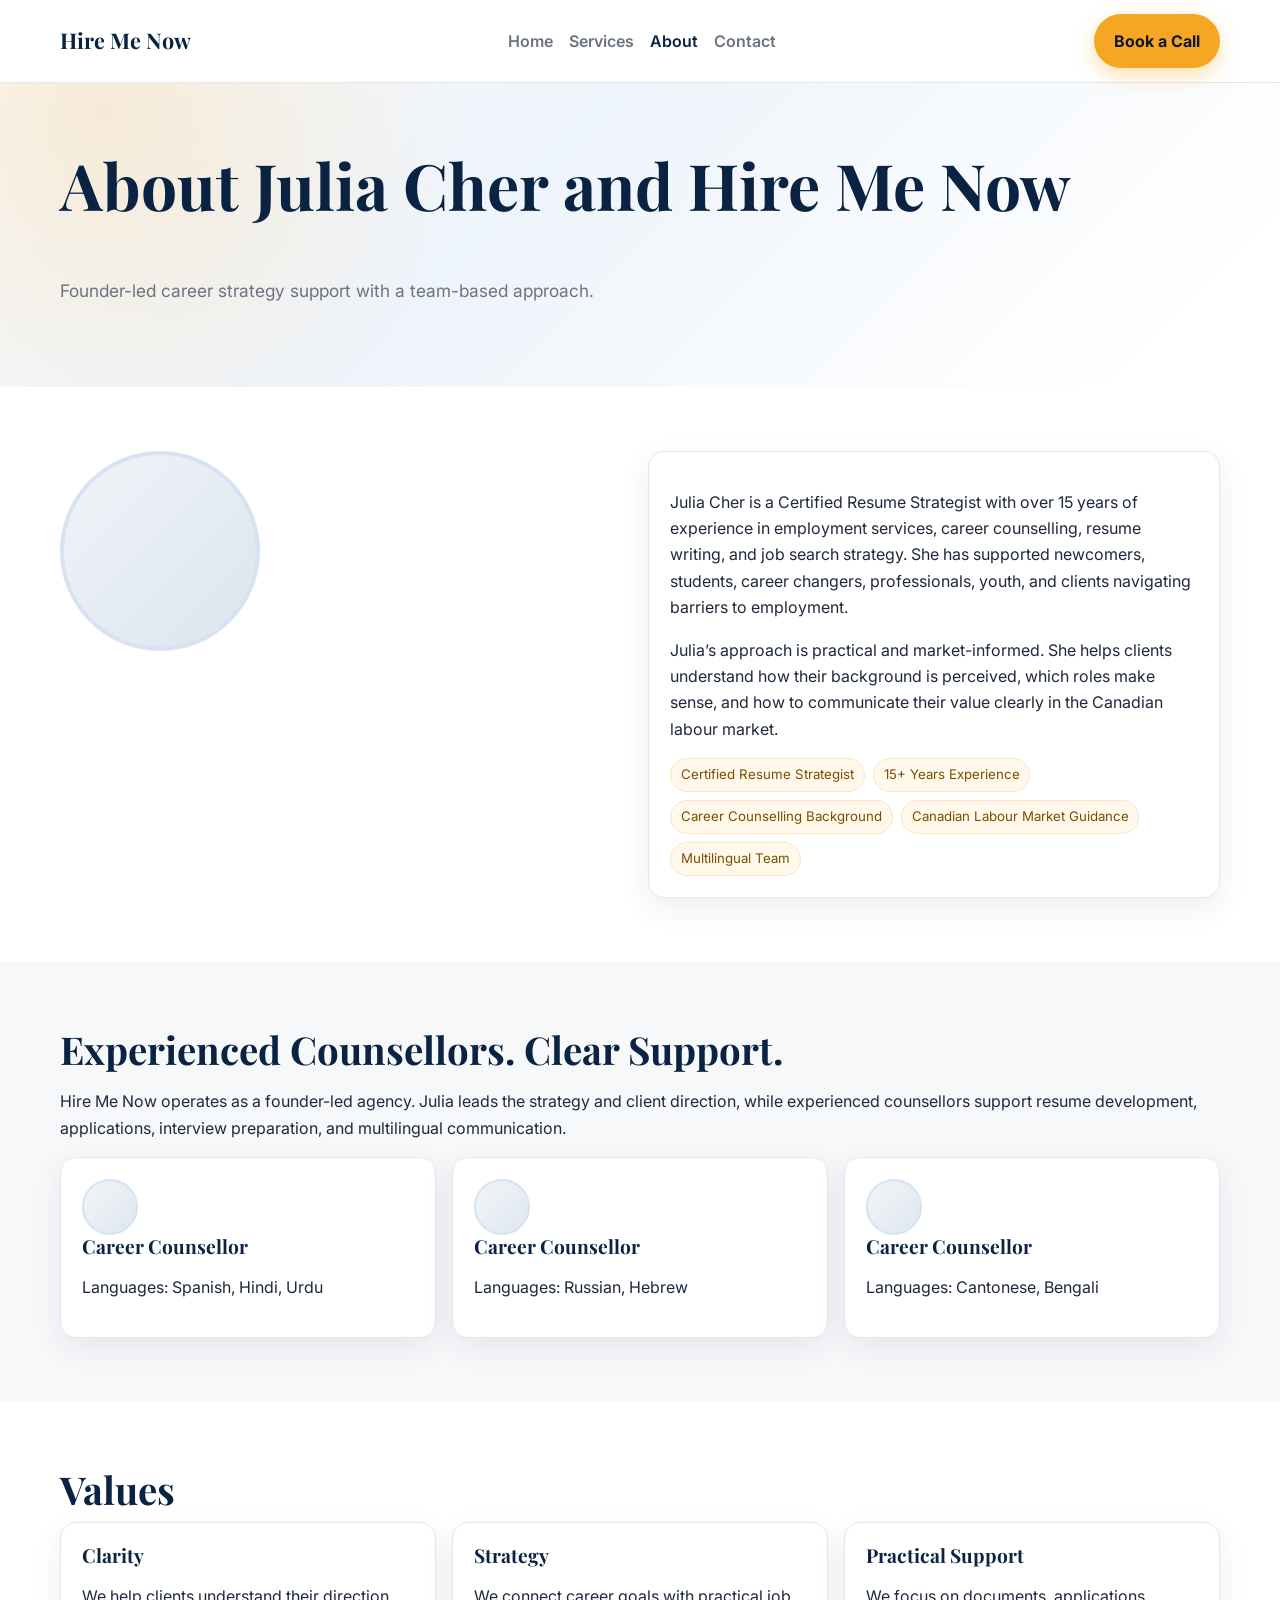
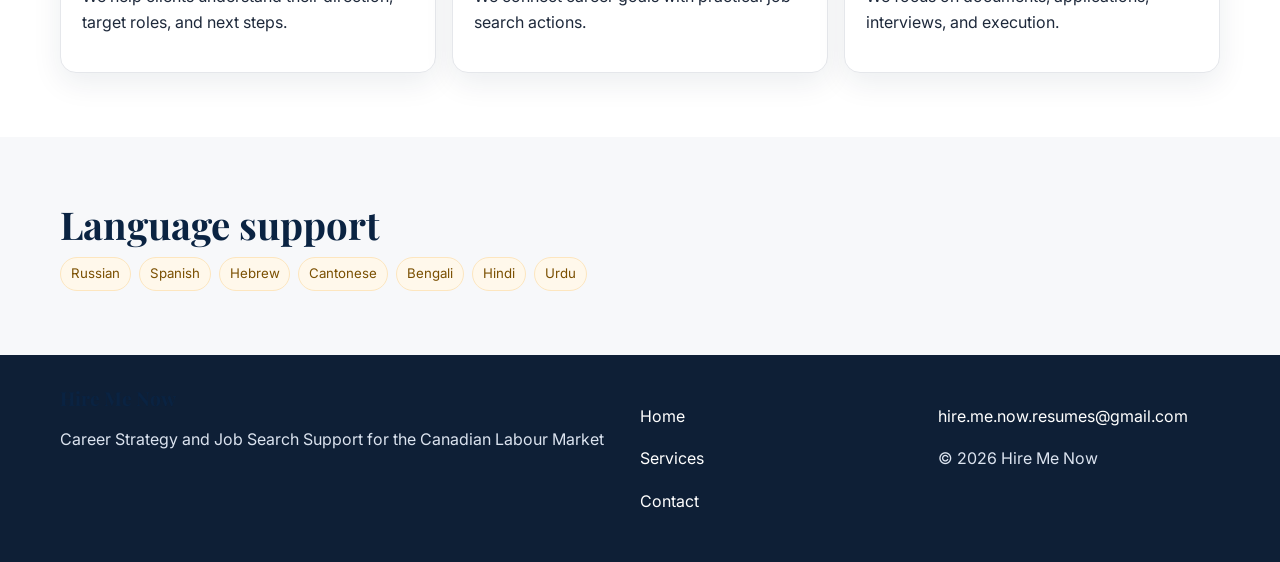
==== about.html @ f34a2ce0 "Redesign site with premium founder-led content and complete SEO structure" ====
<!doctype html>
<html lang="en"><head><meta charset="utf-8" /><meta name="viewport" content="width=device-width, initial-scale=1" />
<title>About Julia Cher | Certified Resume Strategist | Hire Me Now</title>
<meta name="description" content="Meet Julia Cher, Certified Resume Strategist and founder of Hire Me Now, offering Canadian career strategy and job search support." />
<meta name="robots" content="index, follow" /><meta property="og:title" content="About Julia Cher | Certified Resume Strategist | Hire Me Now" />
<meta property="og:description" content="Founder-led Canadian career strategy support with multilingual counsellor team support." /><meta property="og:type" content="website" />
<meta property="og:url" content="https://juliarus768-cyber.github.io/hmn-careers-site/about.html" /><meta property="og:image" content="https://juliarus768-cyber.github.io/hmn-careers-site/og-image-placeholder.jpg" />
<link rel="canonical" href="about.html" />
<link rel="preconnect" href="https://fonts.googleapis.com" /><link rel="preconnect" href="https://fonts.gstatic.com" crossorigin />
<link href="https://fonts.googleapis.com/css2?family=Inter:wght@400;500;600;700;800&family=Playfair+Display:wght@600;700&display=swap" rel="stylesheet" />
<link rel="stylesheet" href="https://cdnjs.cloudflare.com/ajax/libs/font-awesome/6.5.2/css/all.min.css" integrity="sha512-SnH5WK+bZxgPHs44uWix+LLJAJ9/2PkPKZ5QiAj6Ta86w+fsb2TkR4j8yYko7J0z6qf4vWm2fVYB8gN3x0PzYQ==" crossorigin="anonymous" referrerpolicy="no-referrer" />
<link rel="stylesheet" href="styles.css" />
<script type="application/ld+json">{"@context":"https://schema.org","@type":"BreadcrumbList","itemListElement":[{"@type":"ListItem","position":1,"name":"Home","item":"https://juliarus768-cyber.github.io/hmn-careers-site/index.html"},{"@type":"ListItem","position":2,"name":"About","item":"https://juliarus768-cyber.github.io/hmn-careers-site/about.html"}]}</script>
</head><body>
<header class="site-header"><div class="container nav-wrap" id="topNav"><a class="logo" href="index.html">Hire Me Now</a><button class="nav-toggle" id="navToggle"><i class="fa-solid fa-bars"></i></button><nav class="nav-center"><a href="index.html">Home</a><a href="services.html">Services</a><a href="about.html" aria-current="page">About</a><a href="contact.html">Contact</a></nav><a class="btn btn-primary nav-cta" href="contact.html">Book a Call</a></div></header>
<main>
<section class="hero section"><div class="container"><h1>About Julia Cher and Hire Me Now</h1><p class="lead">Founder-led career strategy support with a team-based approach.</p></div></section>
<section class="section"><div class="container grid grid-2"><div class="avatar-xl" role="img" aria-label="Julia Cher photo placeholder"></div><article class="card"><p>Julia Cher is a Certified Resume Strategist with over 15 years of experience in employment services, career counselling, resume writing, and job search strategy. She has supported newcomers, students, career changers, professionals, youth, and clients navigating barriers to employment.</p><p>Julia’s approach is practical and market-informed. She helps clients understand how their background is perceived, which roles make sense, and how to communicate their value clearly in the Canadian labour market.</p><div class="badges"><span class="badge">Certified Resume Strategist</span><span class="badge">15+ Years Experience</span><span class="badge">Career Counselling Background</span><span class="badge">Canadian Labour Market Guidance</span><span class="badge">Multilingual Team</span></div></article></div></section>
<section class="section section-soft"><div class="container"><h2>Experienced Counsellors. Clear Support.</h2><p>Hire Me Now operates as a founder-led agency. Julia leads the strategy and client direction, while experienced counsellors support resume development, applications, interview preparation, and multilingual communication.</p><div class="grid grid-3"><article class="card"><div class="avatar" role="img" aria-label="Team placeholder"></div><h3>Career Counsellor</h3><p>Languages: Spanish, Hindi, Urdu</p></article><article class="card"><div class="avatar" role="img" aria-label="Team placeholder"></div><h3>Career Counsellor</h3><p>Languages: Russian, Hebrew</p></article><article class="card"><div class="avatar" role="img" aria-label="Team placeholder"></div><h3>Career Counsellor</h3><p>Languages: Cantonese, Bengali</p></article></div></div></section>
<section class="section"><div class="container"><h2>Values</h2><div class="grid grid-3"><article class="card"><h3>Clarity</h3><p>We help clients understand their direction, target roles, and next steps.</p></article><article class="card"><h3>Strategy</h3><p>We connect career goals with practical job search actions.</p></article><article class="card"><h3>Practical Support</h3><p>We focus on documents, applications, interviews, and execution.</p></article></div></div></section>
<section class="section section-soft"><div class="container"><h2>Language support</h2><div class="lang-badges"><span class="badge">Russian</span><span class="badge">Spanish</span><span class="badge">Hebrew</span><span class="badge">Cantonese</span><span class="badge">Bengali</span><span class="badge">Hindi</span><span class="badge">Urdu</span></div></div></section>
</main>
<footer class="footer"><div class="container footer-grid"><section><h3>Hire Me Now</h3><p>Career Strategy and Job Search Support for the Canadian Labour Market</p></section><section><p><a href="index.html">Home</a></p><p><a href="services.html">Services</a></p><p><a href="contact.html">Contact</a></p></section><section><p><a href="mailto:hire.me.now.resumes@gmail.com">hire.me.now.resumes@gmail.com</a></p><p>© 2026 Hire Me Now</p></section></div></footer>
<script>const t=document.getElementById('navToggle'),n=document.getElementById('topNav');t&&t.addEventListener('click',()=>n.classList.toggle('open'));</script>
</body></html>
---- styles.css ----
:root {
  --color-primary: #0A2342;
  --color-accent: #F5A623;
  --color-text: #1e293b;
  --color-muted: #6B7280;
  --color-bg: #ffffff;
  --color-bg-soft: #F7F8FA;
  --color-border: #e5e7eb;
  --radius-sm: 10px;
  --radius-md: 16px;
  --radius-lg: 22px;
  --shadow-soft: 0 10px 30px rgba(10, 35, 66, 0.08);
  --shadow-lift: 0 14px 32px rgba(10, 35, 66, 0.14);
  --font-body: "Inter", system-ui, -apple-system, sans-serif;
  --font-heading: "Playfair Display", Georgia, serif;
}

* { box-sizing: border-box; }

html {
  scroll-behavior: smooth;
}

body {
  margin: 0;
  font-family: var(--font-body);
  color: var(--color-text);
  background: var(--color-bg);
  line-height: 1.65;
}

a { color: var(--color-primary); }

img { max-width: 100%; display: block; }

.container {
  width: min(1160px, 92%);
  margin-inline: auto;
}

.section { padding: 4rem 0; }
.section-soft { background: var(--color-bg-soft); }

.eyebrow {
  text-transform: uppercase;
  font-size: 0.8rem;
  letter-spacing: .08em;
  color: var(--color-accent);
  font-weight: 700;
}

h1, h2, h3 {
  font-family: var(--font-heading);
  color: var(--color-primary);
  margin-top: 0;
  line-height: 1.2;
}

h1 { font-size: clamp(2.2rem, 5vw, 4rem); }
h2 { font-size: clamp(1.6rem, 3vw, 2.4rem); margin-bottom: .6rem; }
h3 { font-size: 1.2rem; margin-bottom: .4rem; }

.lead {
  color: var(--color-muted);
  font-size: 1.08rem;
  max-width: 65ch;
}

.btn {
  display: inline-flex;
  align-items: center;
  justify-content: center;
  gap: .45rem;
  border-radius: 999px;
  padding: .78rem 1.2rem;
  text-decoration: none;
  font-weight: 700;
  border: 1px solid transparent;
  transition: transform .2s ease, box-shadow .2s ease;
}

.btn:hover { transform: translateY(-1px); }

.btn-primary {
  background: var(--color-accent);
  color: #0f172a;
  box-shadow: 0 8px 20px rgba(245, 166, 35, .35);
}

.btn-secondary {
  background: #fff;
  color: var(--color-primary);
  border-color: var(--color-primary);
}

.btn-dark {
  background: var(--color-primary);
  color: #fff;
}

.card {
  background: #fff;
  border: 1px solid var(--color-border);
  border-radius: var(--radius-md);
  padding: 1.3rem;
  box-shadow: var(--shadow-soft);
}

.grid { display: grid; gap: 1rem; }
.grid-2 { grid-template-columns: repeat(2, minmax(0,1fr)); }
.grid-3 { grid-template-columns: repeat(3, minmax(0,1fr)); }
.grid-4 { grid-template-columns: repeat(4, minmax(0,1fr)); }

.site-header {
  position: sticky;
  top: 0;
  z-index: 120;
  background: rgba(255,255,255,.96);
  border-bottom: 1px solid var(--color-border);
  backdrop-filter: blur(7px);
}

.nav-wrap {
  display: flex;
  align-items: center;
  justify-content: space-between;
  gap: 1rem;
  padding: .9rem 0;
}

.logo {
  text-decoration: none;
  color: var(--color-primary);
  font-family: var(--font-heading);
  font-size: 1.35rem;
  font-weight: 700;
}

.nav-center {
  display: flex;
  gap: 1rem;
  align-items: center;
}

.nav-center a {
  text-decoration: none;
  color: var(--color-muted);
  font-weight: 600;
}

.nav-center a:hover,
.nav-center a[aria-current="page"] { color: var(--color-primary); }

.nav-toggle {
  display: none;
  border: 1px solid var(--color-border);
  background: #fff;
  border-radius: 10px;
  width: 42px;
  height: 42px;
}

.hero {
  background:
    radial-gradient(circle at 8% 10%, rgba(245,166,35,.18), transparent 30%),
    linear-gradient(135deg, #f9fbff, #eef4fb 40%, #ffffff 90%);
}

.hero-layout {
  display: grid;
  grid-template-columns: 1.25fr .95fr;
  gap: 1.2rem;
  align-items: center;
}

.badge-pill {
  display: inline-block;
  background: rgba(10,35,66,.08);
  color: var(--color-primary);
  border: 1px solid rgba(10,35,66,.15);
  border-radius: 999px;
  padding: .4rem .8rem;
  font-weight: 600;
  font-size: .85rem;
  margin-bottom: .8rem;
}

.action-row {
  display: flex;
  gap: .8rem;
  flex-wrap: wrap;
  margin-top: 1.2rem;
}

.hero-panel { border-top: 4px solid var(--color-accent); }

.social-proof {
  background: var(--color-primary);
  color: #fff;
}

.social-proof-grid {
  display: grid;
  grid-template-columns: repeat(4, minmax(0,1fr));
  gap: .8rem;
  padding: .95rem 0;
}

.social-proof-item {
  display: flex;
  align-items: center;
  justify-content: center;
  gap: .5rem;
  font-size: .95rem;
  text-align: center;
}

.pain-card {
  transition: transform .2s ease, box-shadow .2s ease;
}

.pain-card:hover {
  transform: translateY(-4px);
  box-shadow: var(--shadow-lift);
}

.timeline {
  position: relative;
  display: grid;
  grid-template-columns: repeat(4, minmax(0,1fr));
  gap: 1rem;
}

.timeline::before {
  content: "";
  position: absolute;
  left: 4%;
  right: 4%;
  top: 30px;
  height: 2px;
  background: linear-gradient(90deg, #d5deea, #c8d7ea);
  z-index: 0;
}

.step {
  position: relative;
  z-index: 1;
}

.step-badge {
  width: 44px;
  height: 44px;
  border-radius: 50%;
  display: grid;
  place-items: center;
  font-weight: 800;
  color: #fff;
  background: var(--color-primary);
  margin-bottom: .75rem;
}

.persona {
  text-align: left;
}

.persona .emoji {
  font-size: 1.45rem;
  display: inline-block;
  margin-bottom: .25rem;
}

.pricing-card {
  position: relative;
}

.popular-badge,
.value-badge {
  position: absolute;
  right: 12px;
  top: -10px;
  background: var(--color-accent);
  color: #111827;
  font-size: .75rem;
  border-radius: 999px;
  padding: .28rem .62rem;
  font-weight: 700;
}

.price {
  color: var(--color-primary);
  font-size: 1.8rem;
  font-family: var(--font-heading);
  margin: .4rem 0;
}

.features {
  margin: 0 0 1rem;
  padding-left: 1.1rem;
}

.quote-card {
  position: relative;
}

.quote-mark {
  font-size: 2rem;
  color: var(--color-accent);
  line-height: 1;
}

.stars { color: #f59e0b; letter-spacing: .12em; }

.avatar {
  width: 56px;
  height: 56px;
  border-radius: 50%;
  border: 2px solid #d7e3f0;
  background: linear-gradient(135deg, #f2f5f8, #dee6ef);
}

.avatar-lg {
  width: 120px;
  height: 120px;
  border-radius: 50%;
  border: 3px solid #d7e3f0;
  background: linear-gradient(135deg, #f2f5f8, #dde6f2);
}

.avatar-xl {
  width: 200px;
  height: 200px;
  border-radius: 50%;
  border: 4px solid #d7e3f0;
  background: linear-gradient(135deg, #f1f4f8, #dbe4ef);
}

.badges {
  display: flex;
  flex-wrap: wrap;
  gap: .5rem;
  margin-top: .8rem;
}

.badge {
  font-size: .83rem;
  padding: .32rem .62rem;
  border-radius: 999px;
  background: #fff8eb;
  color: #7a4f00;
  border: 1px solid #fde6bf;
}

.final-cta {
  background: linear-gradient(145deg, #f5a623, #f7b647);
  color: #111827;
}

.final-cta h2,
.final-cta p { color: #111827; }

.footer {
  background: #0e1f36;
  color: #dbe3ef;
  padding: 2rem 0;
}

.footer a { color: #ffffff; text-decoration: none; }

.footer-grid {
  display: grid;
  grid-template-columns: 2fr 1fr 1fr;
  gap: 1rem;
}

.icon-links {
  display: flex;
  gap: .8rem;
  font-size: 1.15rem;
}

.package-row {
  display: grid;
  grid-template-columns: 1fr 1fr;
  gap: 1rem;
  align-items: center;
}

.package-row:nth-child(even) .package-copy {
  order: 2;
}

.package-row:nth-child(even) .package-art {
  order: 1;
}

.package-art {
  min-height: 160px;
  border-radius: var(--radius-md);
  border: 1px dashed #c8d4e4;
  background: linear-gradient(145deg, #f5f8fc, #eef3f8);
}

.compare-wrap {
  overflow-x: auto;
  border: 1px solid var(--color-border);
  border-radius: var(--radius-md);
  background: #fff;
}

.compare {
  width: 100%;
  border-collapse: collapse;
  min-width: 720px;
}

.compare th,
.compare td {
  border-bottom: 1px solid #eef2f7;
  padding: .8rem;
  text-align: left;
}

.compare th { background: #f7fafc; }

.addon {
  display: flex;
  justify-content: space-between;
  align-items: start;
  gap: .8rem;
}

.addon a { font-weight: 700; }

.faq-item {
  border: 1px solid var(--color-border);
  border-radius: var(--radius-sm);
  background: #fff;
  margin-bottom: .7rem;
  overflow: hidden;
}

.faq-q {
  width: 100%;
  text-align: left;
  padding: .9rem 1rem;
  border: 0;
  background: #fff;
  font-weight: 700;
  color: var(--color-primary);
  cursor: pointer;
}

.faq-a {
  display: none;
  padding: 0 1rem 1rem;
  color: var(--color-muted);
}

.faq-item.open .faq-a { display: block; }

.form-grid { display: grid; gap: .75rem; }

.field label {
  display: block;
  margin-bottom: .3rem;
  font-weight: 600;
}

.field input,
.field select,
.field textarea {
  width: 100%;
  border: 1px solid #ccd4df;
  border-radius: 10px;
  padding: .68rem .75rem;
  font: inherit;
}

.field textarea { min-height: 130px; resize: vertical; }

.calendly-box {
  border: 1px dashed #c7d5e8;
  border-radius: var(--radius-md);
  background: #f8fbff;
  padding: 1rem;
}

.quick-faq {
  display: grid;
  grid-template-columns: repeat(3, minmax(0,1fr));
  gap: .8rem;
}

.lang-badges {
  display: flex;
  flex-wrap: wrap;
  gap: .5rem;
}

.sr-only {
  position: absolute;
  width: 1px;
  height: 1px;
  padding: 0;
  margin: -1px;
  overflow: hidden;
  clip: rect(0, 0, 0, 0);
  white-space: nowrap;
  border: 0;
}

:focus-visible {
  outline: 3px solid var(--color-accent);
  outline-offset: 2px;
}

@media (max-width: 1200px) {
  .hero-layout,
  .grid-4,
  .grid-3,
  .grid-2,
  .social-proof-grid,
  .timeline,
  .package-row,
  .quick-faq,
  .footer-grid {
    grid-template-columns: 1fr;
  }

  .timeline::before { display: none; }
}

@media (max-width: 768px) {
  .nav-center,
  .nav-cta {
    display: none;
  }

  .nav-wrap.open .nav-center,
  .nav-wrap.open .nav-cta {
    display: flex;
    width: 100%;
  }

  .nav-wrap.open {
    flex-wrap: wrap;
    align-items: flex-start;
  }

  .nav-wrap.open .nav-center {
    flex-direction: column;
    align-items: flex-start;
    gap: .6rem;
  }

  .nav-toggle { display: inline-grid; place-items: center; }

  .section { padding: 3rem 0; }
}

@media (max-width: 375px) {
  .btn { width: 100%; }
}
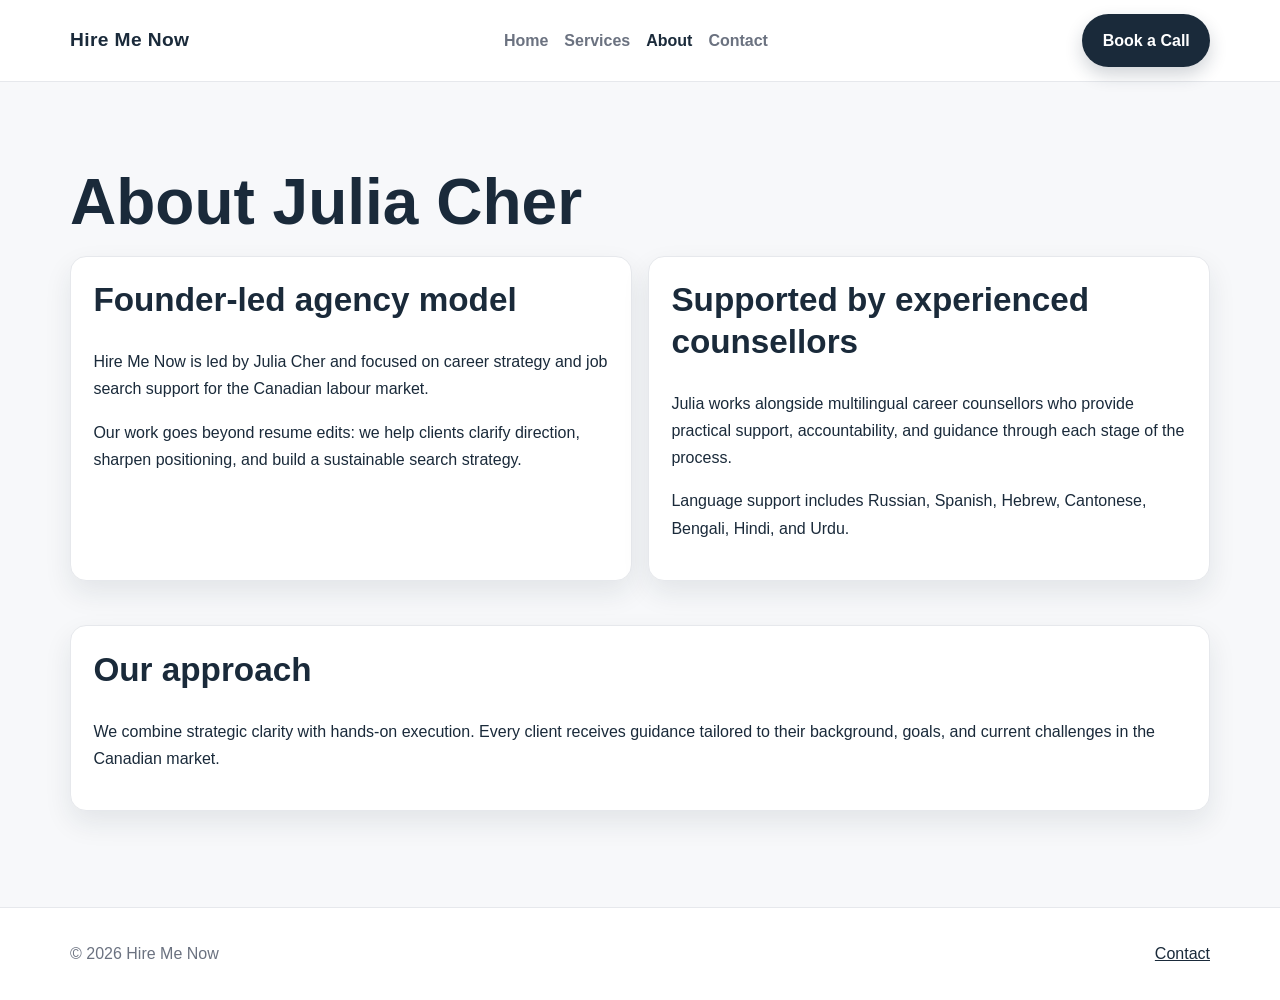
==== commit 3699c1f5: "Merge branch 'main' into codex/build-static-website-for-hire-me-now-1gecvm" ====
--- a/about.html
+++ b/about.html
@@ -1,25 +1,58 @@
 <!doctype html>
-<html lang="en"><head><meta charset="utf-8" /><meta name="viewport" content="width=device-width, initial-scale=1" />
-<title>About Julia Cher | Certified Resume Strategist | Hire Me Now</title>
-<meta name="description" content="Meet Julia Cher, Certified Resume Strategist and founder of Hire Me Now, offering Canadian career strategy and job search support." />
-<meta name="robots" content="index, follow" /><meta property="og:title" content="About Julia Cher | Certified Resume Strategist | Hire Me Now" />
-<meta property="og:description" content="Founder-led Canadian career strategy support with multilingual counsellor team support." /><meta property="og:type" content="website" />
-<meta property="og:url" content="https://juliarus768-cyber.github.io/hmn-careers-site/about.html" /><meta property="og:image" content="https://juliarus768-cyber.github.io/hmn-careers-site/og-image-placeholder.jpg" />
-<link rel="canonical" href="about.html" />
-<link rel="preconnect" href="https://fonts.googleapis.com" /><link rel="preconnect" href="https://fonts.gstatic.com" crossorigin />
-<link href="https://fonts.googleapis.com/css2?family=Inter:wght@400;500;600;700;800&family=Playfair+Display:wght@600;700&display=swap" rel="stylesheet" />
-<link rel="stylesheet" href="https://cdnjs.cloudflare.com/ajax/libs/font-awesome/6.5.2/css/all.min.css" integrity="sha512-SnH5WK+bZxgPHs44uWix+LLJAJ9/2PkPKZ5QiAj6Ta86w+fsb2TkR4j8yYko7J0z6qf4vWm2fVYB8gN3x0PzYQ==" crossorigin="anonymous" referrerpolicy="no-referrer" />
-<link rel="stylesheet" href="styles.css" />
-<script type="application/ld+json">{"@context":"https://schema.org","@type":"BreadcrumbList","itemListElement":[{"@type":"ListItem","position":1,"name":"Home","item":"https://juliarus768-cyber.github.io/hmn-careers-site/index.html"},{"@type":"ListItem","position":2,"name":"About","item":"https://juliarus768-cyber.github.io/hmn-careers-site/about.html"}]}</script>
-</head><body>
-<header class="site-header"><div class="container nav-wrap" id="topNav"><a class="logo" href="index.html">Hire Me Now</a><button class="nav-toggle" id="navToggle"><i class="fa-solid fa-bars"></i></button><nav class="nav-center"><a href="index.html">Home</a><a href="services.html">Services</a><a href="about.html" aria-current="page">About</a><a href="contact.html">Contact</a></nav><a class="btn btn-primary nav-cta" href="contact.html">Book a Call</a></div></header>
-<main>
-<section class="hero section"><div class="container"><h1>About Julia Cher and Hire Me Now</h1><p class="lead">Founder-led career strategy support with a team-based approach.</p></div></section>
-<section class="section"><div class="container grid grid-2"><div class="avatar-xl" role="img" aria-label="Julia Cher photo placeholder"></div><article class="card"><p>Julia Cher is a Certified Resume Strategist with over 15 years of experience in employment services, career counselling, resume writing, and job search strategy. She has supported newcomers, students, career changers, professionals, youth, and clients navigating barriers to employment.</p><p>Julia’s approach is practical and market-informed. She helps clients understand how their background is perceived, which roles make sense, and how to communicate their value clearly in the Canadian labour market.</p><div class="badges"><span class="badge">Certified Resume Strategist</span><span class="badge">15+ Years Experience</span><span class="badge">Career Counselling Background</span><span class="badge">Canadian Labour Market Guidance</span><span class="badge">Multilingual Team</span></div></article></div></section>
-<section class="section section-soft"><div class="container"><h2>Experienced Counsellors. Clear Support.</h2><p>Hire Me Now operates as a founder-led agency. Julia leads the strategy and client direction, while experienced counsellors support resume development, applications, interview preparation, and multilingual communication.</p><div class="grid grid-3"><article class="card"><div class="avatar" role="img" aria-label="Team placeholder"></div><h3>Career Counsellor</h3><p>Languages: Spanish, Hindi, Urdu</p></article><article class="card"><div class="avatar" role="img" aria-label="Team placeholder"></div><h3>Career Counsellor</h3><p>Languages: Russian, Hebrew</p></article><article class="card"><div class="avatar" role="img" aria-label="Team placeholder"></div><h3>Career Counsellor</h3><p>Languages: Cantonese, Bengali</p></article></div></div></section>
-<section class="section"><div class="container"><h2>Values</h2><div class="grid grid-3"><article class="card"><h3>Clarity</h3><p>We help clients understand their direction, target roles, and next steps.</p></article><article class="card"><h3>Strategy</h3><p>We connect career goals with practical job search actions.</p></article><article class="card"><h3>Practical Support</h3><p>We focus on documents, applications, interviews, and execution.</p></article></div></div></section>
-<section class="section section-soft"><div class="container"><h2>Language support</h2><div class="lang-badges"><span class="badge">Russian</span><span class="badge">Spanish</span><span class="badge">Hebrew</span><span class="badge">Cantonese</span><span class="badge">Bengali</span><span class="badge">Hindi</span><span class="badge">Urdu</span></div></div></section>
-</main>
-<footer class="footer"><div class="container footer-grid"><section><h3>Hire Me Now</h3><p>Career Strategy and Job Search Support for the Canadian Labour Market</p></section><section><p><a href="index.html">Home</a></p><p><a href="services.html">Services</a></p><p><a href="contact.html">Contact</a></p></section><section><p><a href="mailto:hire.me.now.resumes@gmail.com">hire.me.now.resumes@gmail.com</a></p><p>© 2026 Hire Me Now</p></section></div></footer>
-<script>const t=document.getElementById('navToggle'),n=document.getElementById('topNav');t&&t.addEventListener('click',()=>n.classList.toggle('open'));</script>
-</body></html>
+<html lang="en">
+<head>
+  <meta charset="utf-8" />
+  <meta name="viewport" content="width=device-width, initial-scale=1" />
+  <meta name="theme-color" content="#1A2A3A" />
+  <meta name="description" content="About Julia Cher and the founder-led agency model at Hire Me Now." />
+  <title>About | Hire Me Now</title>
+  <link rel="stylesheet" href="style.css" />
+</head>
+<body>
+  <header class="site-header">
+    <div class="container nav-wrap">
+      <a class="brand" href="index.html">Hire Me Now</a>
+      <nav aria-label="Primary navigation" class="site-nav">
+        <a href="index.html">Home</a>
+        <a href="services.html">Services</a>
+        <a href="about.html" aria-current="page">About</a>
+        <a href="contact.html">Contact</a>
+      </nav>
+      <a class="btn btn-primary nav-cta" href="contact.html">Book a Call</a>
+    </div>
+  </header>
+
+  <main class="section">
+    <div class="container">
+      <h1>About Julia Cher</h1>
+      <div class="grid two">
+        <article class="card">
+          <h2>Founder-led agency model</h2>
+          <p>Hire Me Now is led by Julia Cher and focused on career strategy and job search support for the Canadian labour market.</p>
+          <p>Our work goes beyond resume edits: we help clients clarify direction, sharpen positioning, and build a sustainable search strategy.</p>
+        </article>
+
+        <article class="card">
+          <h2>Supported by experienced counsellors</h2>
+          <p>Julia works alongside multilingual career counsellors who provide practical support, accountability, and guidance through each stage of the process.</p>
+          <p>Language support includes Russian, Spanish, Hebrew, Cantonese, Bengali, Hindi, and Urdu.</p>
+        </article>
+      </div>
+
+      <section class="section-tight">
+        <div class="card">
+          <h2>Our approach</h2>
+          <p>We combine strategic clarity with hands-on execution. Every client receives guidance tailored to their background, goals, and current challenges in the Canadian market.</p>
+        </div>
+      </section>
+    </div>
+  </main>
+
+  <footer class="site-footer">
+    <div class="container footer-wrap">
+      <p>© 2026 Hire Me Now</p>
+      <p><a href="contact.html">Contact</a></p>
+    </div>
+  </footer>
+</body>
+</html>
--- a/style.css
+++ b/style.css
@@ -0,0 +1,321 @@
+:root {
+  --navy: #1A2A3A;
+  --gold: #C5A46D;
+  --gray: #6B7280;
+  --white: #FFFFFF;
+  --bg: #F7F8FA;
+  --border: #E6E8EC;
+  --shadow: 0 12px 28px rgba(26, 42, 58, 0.09);
+  --radius: 16px;
+}
+
+* { box-sizing: border-box; }
+
+html, body {
+  margin: 0;
+  padding: 0;
+}
+
+body {
+  font-family: Inter, "Segoe UI", Roboto, Arial, sans-serif;
+  color: var(--navy);
+  background: var(--bg);
+  line-height: 1.7;
+}
+
+.container {
+  width: min(1140px, 92%);
+  margin: 0 auto;
+}
+
+.section {
+  padding: 5rem 0;
+}
+
+.section-tight {
+  padding: 2.75rem 0 1rem;
+}
+
+.bg-light {
+  background: var(--bg);
+}
+
+.site-header {
+  position: sticky;
+  top: 0;
+  z-index: 100;
+  background: rgba(255, 255, 255, 0.95);
+  border-bottom: 1px solid var(--border);
+  backdrop-filter: blur(4px);
+}
+
+.nav-wrap {
+  display: flex;
+  align-items: center;
+  gap: 1rem;
+  justify-content: space-between;
+  padding: 0.9rem 0;
+}
+
+.brand {
+  text-decoration: none;
+  color: var(--navy);
+  font-weight: 800;
+  font-size: 1.2rem;
+  letter-spacing: 0.02em;
+}
+
+.site-nav {
+  display: flex;
+  flex-wrap: wrap;
+  gap: 1rem;
+}
+
+.site-nav a {
+  text-decoration: none;
+  color: var(--gray);
+  font-weight: 600;
+}
+
+.site-nav a[aria-current="page"],
+.site-nav a:hover {
+  color: var(--navy);
+}
+
+.hero {
+  background: radial-gradient(circle at top right, #edf2f7, #ffffff 55%);
+  padding-top: 6rem;
+}
+
+.hero-grid {
+  display: grid;
+  gap: 1.5rem;
+  grid-template-columns: 1.3fr 1fr;
+  align-items: center;
+}
+
+.eyebrow {
+  color: var(--gold);
+  font-weight: 700;
+  font-size: 0.82rem;
+  letter-spacing: 0.08em;
+  text-transform: uppercase;
+}
+
+h1 {
+  margin: 0.25rem 0 1rem;
+  line-height: 1.15;
+  font-size: clamp(2.2rem, 5vw, 4rem);
+}
+
+h2 {
+  font-size: clamp(1.45rem, 2.6vw, 2.2rem);
+  line-height: 1.25;
+  margin-top: 0;
+}
+
+h3 {
+  margin-top: 0;
+  line-height: 1.3;
+}
+
+.lead {
+  color: var(--gray);
+  font-size: 1.1rem;
+  max-width: 64ch;
+}
+
+.actions {
+  display: flex;
+  gap: 0.8rem;
+  flex-wrap: wrap;
+  margin-top: 1.4rem;
+}
+
+.actions.center {
+  justify-content: center;
+}
+
+.btn {
+  display: inline-block;
+  text-decoration: none;
+  border-radius: 999px;
+  padding: 0.72rem 1.2rem;
+  font-weight: 700;
+  border: 1px solid transparent;
+  transition: transform 0.2s ease, box-shadow 0.2s ease;
+}
+
+.btn:hover {
+  transform: translateY(-1px);
+}
+
+.btn-primary {
+  background: var(--navy);
+  color: var(--white);
+  box-shadow: 0 8px 18px rgba(26, 42, 58, 0.2);
+}
+
+.btn-outline {
+  background: var(--white);
+  color: var(--navy);
+  border-color: var(--navy);
+}
+
+.nav-cta {
+  white-space: nowrap;
+}
+
+.trust-bar {
+  background: var(--navy);
+  color: var(--white);
+  border-top: 1px solid rgba(255, 255, 255, 0.08);
+  border-bottom: 1px solid rgba(255, 255, 255, 0.08);
+}
+
+.trust-grid {
+  display: grid;
+  grid-template-columns: repeat(4, minmax(0, 1fr));
+  gap: 1rem;
+  padding: 1rem 0;
+}
+
+.trust-grid p {
+  margin: 0;
+  text-align: center;
+  font-size: 0.96rem;
+}
+
+.grid {
+  display: grid;
+  gap: 1rem;
+}
+
+.grid.two { grid-template-columns: repeat(2, minmax(0, 1fr)); }
+.grid.three { grid-template-columns: repeat(3, minmax(0, 1fr)); }
+.grid.four { grid-template-columns: repeat(4, minmax(0, 1fr)); }
+
+.card {
+  background: var(--white);
+  border: 1px solid var(--border);
+  border-radius: var(--radius);
+  padding: 1.4rem;
+  box-shadow: var(--shadow);
+}
+
+.hero-panel {
+  border-top: 4px solid var(--gold);
+}
+
+.step span {
+  display: inline-grid;
+  place-items: center;
+  width: 2rem;
+  height: 2rem;
+  border-radius: 50%;
+  margin-bottom: 0.75rem;
+  background: var(--navy);
+  color: var(--white);
+  font-weight: 800;
+}
+
+.list {
+  margin: 0;
+  padding-left: 1.15rem;
+}
+
+.section-head {
+  display: flex;
+  align-items: end;
+  justify-content: space-between;
+  gap: 1rem;
+  margin-bottom: 1rem;
+}
+
+.price {
+  color: var(--gold);
+  font-size: 1.35rem;
+  font-weight: 800;
+  margin: 0.25rem 0 0.6rem;
+}
+
+.price-card.featured {
+  border-top: 4px solid var(--gold);
+}
+
+.text-link {
+  font-weight: 700;
+  color: var(--navy);
+}
+
+.feature-block {
+  max-width: 860px;
+}
+
+.final-cta {
+  padding-top: 2rem;
+}
+
+.cta-card {
+  text-align: center;
+  border-top: 4px solid var(--gold);
+}
+
+.site-footer {
+  border-top: 1px solid var(--border);
+  background: #fff;
+  padding: 1rem 0;
+}
+
+.footer-wrap {
+  display: flex;
+  justify-content: space-between;
+  gap: 1rem;
+  align-items: center;
+  color: var(--gray);
+}
+
+a {
+  color: var(--navy);
+}
+
+:focus-visible {
+  outline: 3px solid var(--gold);
+  outline-offset: 2px;
+}
+
+@media (max-width: 1080px) {
+  .hero-grid,
+  .grid.four,
+  .grid.three,
+  .grid.two,
+  .trust-grid {
+    grid-template-columns: 1fr;
+  }
+
+  .hero {
+    padding-top: 4rem;
+  }
+
+  .section {
+    padding: 3.5rem 0;
+  }
+
+  .section-head {
+    align-items: flex-start;
+    flex-direction: column;
+  }
+}
+
+@media (max-width: 760px) {
+  .nav-wrap,
+  .footer-wrap {
+    flex-direction: column;
+    align-items: flex-start;
+  }
+
+  .nav-cta {
+    width: 100%;
+    text-align: center;
+  }
+}
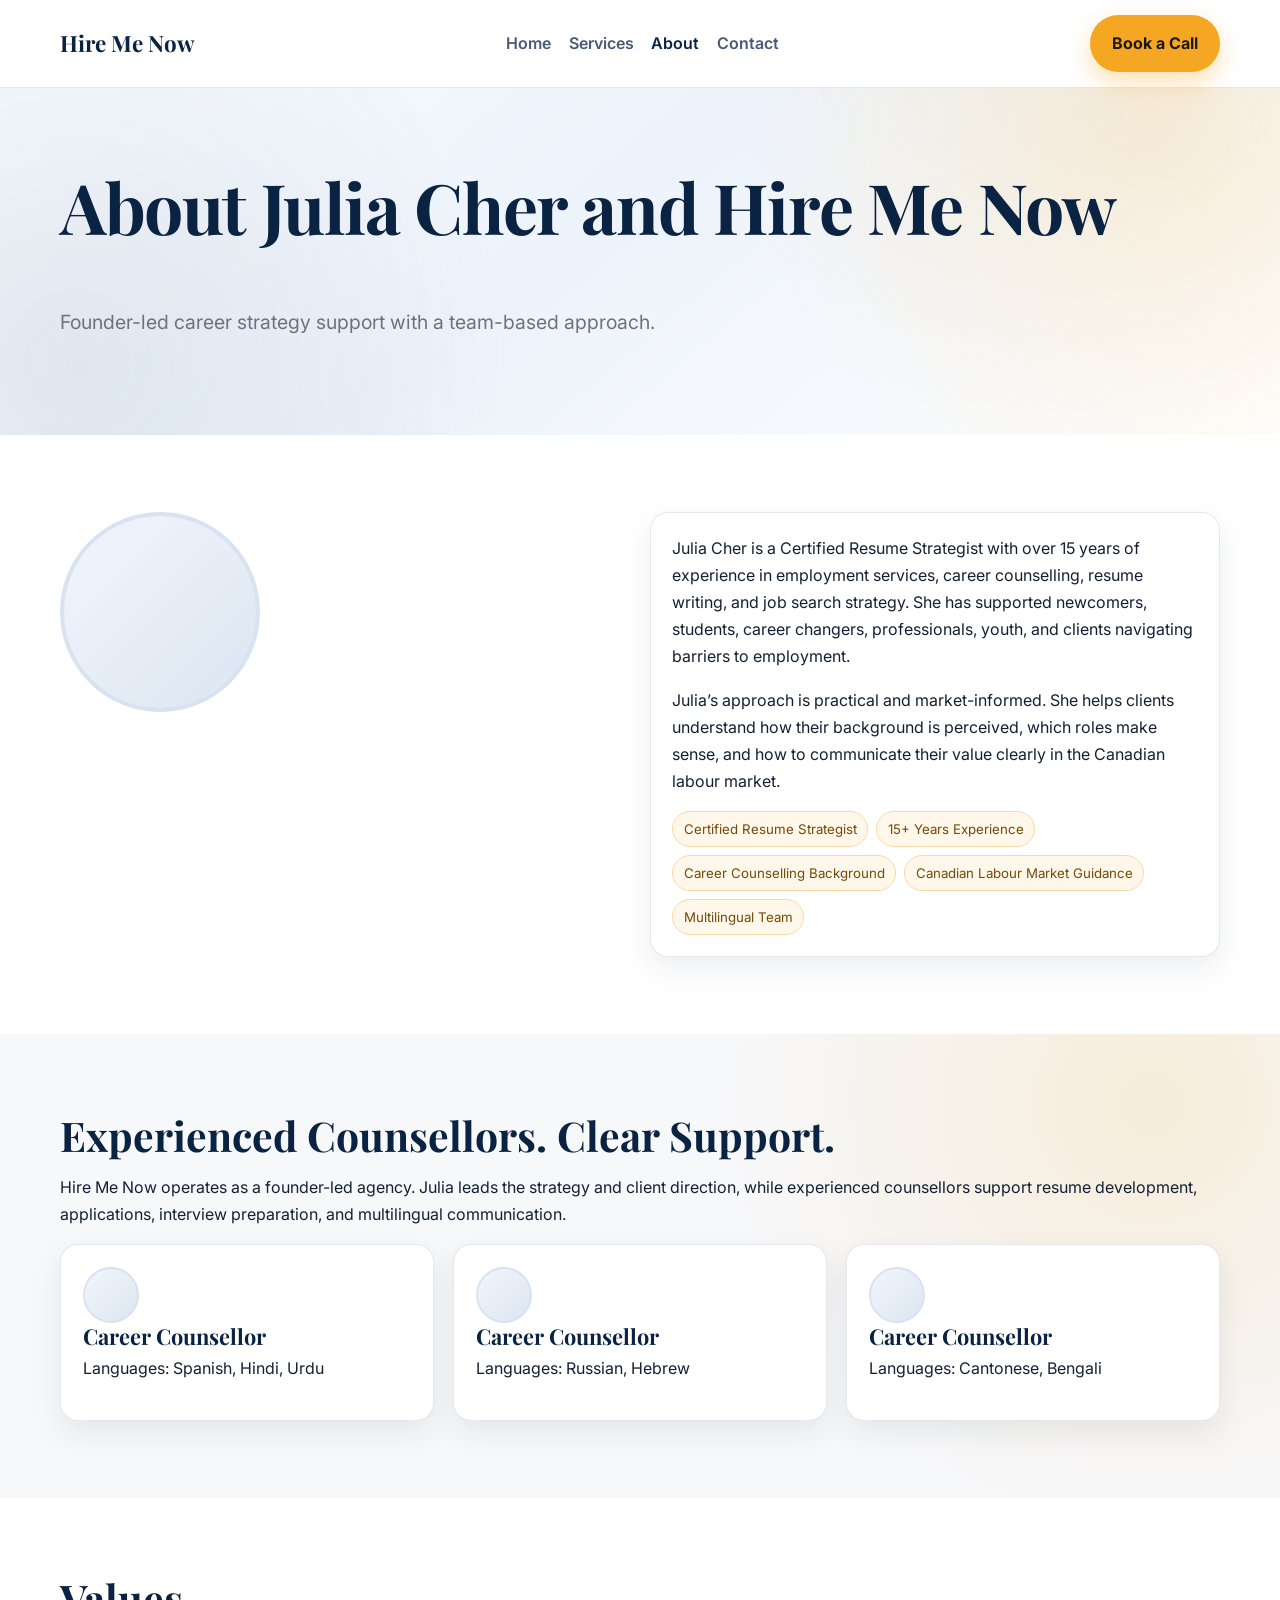
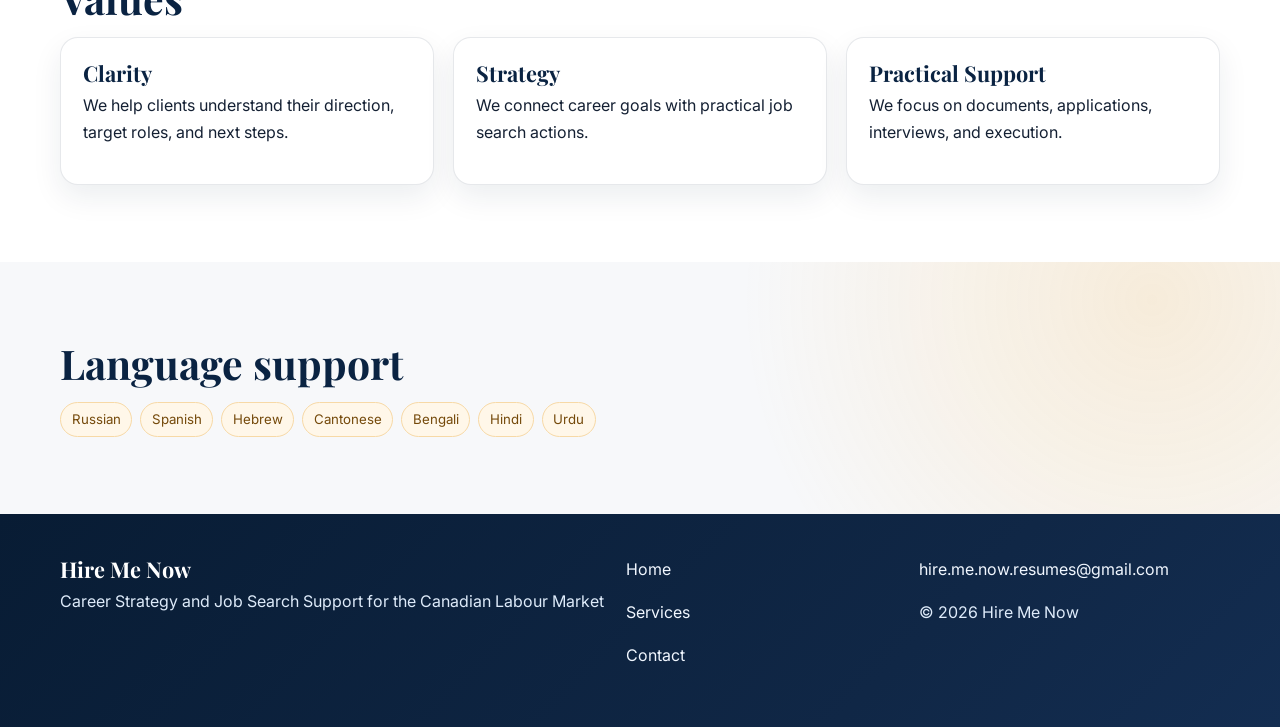
==== commit 59d83dab: "Upgrade visual design with premium hero, timeline, and refined styling" ====
--- a/about.html
+++ b/about.html
@@ -1,58 +1,25 @@
 <!doctype html>
-<html lang="en">
-<head>
-  <meta charset="utf-8" />
-  <meta name="viewport" content="width=device-width, initial-scale=1" />
-  <meta name="theme-color" content="#1A2A3A" />
-  <meta name="description" content="About Julia Cher and the founder-led agency model at Hire Me Now." />
-  <title>About | Hire Me Now</title>
-  <link rel="stylesheet" href="style.css" />
-</head>
-<body>
-  <header class="site-header">
-    <div class="container nav-wrap">
-      <a class="brand" href="index.html">Hire Me Now</a>
-      <nav aria-label="Primary navigation" class="site-nav">
-        <a href="index.html">Home</a>
-        <a href="services.html">Services</a>
-        <a href="about.html" aria-current="page">About</a>
-        <a href="contact.html">Contact</a>
-      </nav>
-      <a class="btn btn-primary nav-cta" href="contact.html">Book a Call</a>
-    </div>
-  </header>
-
-  <main class="section">
-    <div class="container">
-      <h1>About Julia Cher</h1>
-      <div class="grid two">
-        <article class="card">
-          <h2>Founder-led agency model</h2>
-          <p>Hire Me Now is led by Julia Cher and focused on career strategy and job search support for the Canadian labour market.</p>
-          <p>Our work goes beyond resume edits: we help clients clarify direction, sharpen positioning, and build a sustainable search strategy.</p>
-        </article>
-
-        <article class="card">
-          <h2>Supported by experienced counsellors</h2>
-          <p>Julia works alongside multilingual career counsellors who provide practical support, accountability, and guidance through each stage of the process.</p>
-          <p>Language support includes Russian, Spanish, Hebrew, Cantonese, Bengali, Hindi, and Urdu.</p>
-        </article>
-      </div>
-
-      <section class="section-tight">
-        <div class="card">
-          <h2>Our approach</h2>
-          <p>We combine strategic clarity with hands-on execution. Every client receives guidance tailored to their background, goals, and current challenges in the Canadian market.</p>
-        </div>
-      </section>
-    </div>
-  </main>
-
-  <footer class="site-footer">
-    <div class="container footer-wrap">
-      <p>© 2026 Hire Me Now</p>
-      <p><a href="contact.html">Contact</a></p>
-    </div>
-  </footer>
-</body>
-</html>
+<html lang="en"><head><meta charset="utf-8" /><meta name="viewport" content="width=device-width, initial-scale=1" />
+<title>About Julia Cher | Certified Resume Strategist | Hire Me Now</title>
+<meta name="description" content="Meet Julia Cher, Certified Resume Strategist and founder of Hire Me Now, offering Canadian career strategy and job search support." />
+<meta name="robots" content="index, follow" /><meta property="og:title" content="About Julia Cher | Certified Resume Strategist | Hire Me Now" />
+<meta property="og:description" content="Founder-led Canadian career strategy support with multilingual counsellor team support." /><meta property="og:type" content="website" />
+<meta property="og:url" content="https://juliarus768-cyber.github.io/hmn-careers-site/about.html" /><meta property="og:image" content="https://juliarus768-cyber.github.io/hmn-careers-site/og-image-placeholder.jpg" />
+<link rel="canonical" href="about.html" />
+<link rel="preconnect" href="https://fonts.googleapis.com" /><link rel="preconnect" href="https://fonts.gstatic.com" crossorigin />
+<link href="https://fonts.googleapis.com/css2?family=Inter:wght@400;500;600;700;800&family=Playfair+Display:wght@600;700&display=swap" rel="stylesheet" />
+<link rel="stylesheet" href="https://cdnjs.cloudflare.com/ajax/libs/font-awesome/6.5.2/css/all.min.css" integrity="sha512-SnH5WK+bZxgPHs44uWix+LLJAJ9/2PkPKZ5QiAj6Ta86w+fsb2TkR4j8yYko7J0z6qf4vWm2fVYB8gN3x0PzYQ==" crossorigin="anonymous" referrerpolicy="no-referrer" />
+<link rel="stylesheet" href="styles.css" />
+<script type="application/ld+json">{"@context":"https://schema.org","@type":"BreadcrumbList","itemListElement":[{"@type":"ListItem","position":1,"name":"Home","item":"https://juliarus768-cyber.github.io/hmn-careers-site/index.html"},{"@type":"ListItem","position":2,"name":"About","item":"https://juliarus768-cyber.github.io/hmn-careers-site/about.html"}]}</script>
+</head><body>
+<header class="site-header"><div class="container nav-wrap" id="topNav"><a class="logo" href="index.html">Hire Me Now</a><button class="nav-toggle" id="navToggle"><i class="fa-solid fa-bars"></i></button><nav class="nav-center"><a href="index.html">Home</a><a href="services.html">Services</a><a href="about.html" aria-current="page">About</a><a href="contact.html">Contact</a></nav><a class="btn btn-primary nav-cta" href="contact.html">Book a Call</a></div></header>
+<main>
+<section class="hero section"><div class="container"><h1>About Julia Cher and Hire Me Now</h1><p class="lead">Founder-led career strategy support with a team-based approach.</p></div></section>
+<section class="section"><div class="container grid grid-2"><div class="avatar-xl" role="img" aria-label="Julia Cher photo placeholder"></div><article class="card"><p>Julia Cher is a Certified Resume Strategist with over 15 years of experience in employment services, career counselling, resume writing, and job search strategy. She has supported newcomers, students, career changers, professionals, youth, and clients navigating barriers to employment.</p><p>Julia’s approach is practical and market-informed. She helps clients understand how their background is perceived, which roles make sense, and how to communicate their value clearly in the Canadian labour market.</p><div class="badges"><span class="badge">Certified Resume Strategist</span><span class="badge">15+ Years Experience</span><span class="badge">Career Counselling Background</span><span class="badge">Canadian Labour Market Guidance</span><span class="badge">Multilingual Team</span></div></article></div></section>
+<section class="section section-soft"><div class="container"><h2>Experienced Counsellors. Clear Support.</h2><p>Hire Me Now operates as a founder-led agency. Julia leads the strategy and client direction, while experienced counsellors support resume development, applications, interview preparation, and multilingual communication.</p><div class="grid grid-3"><article class="card"><div class="avatar" role="img" aria-label="Team placeholder"></div><h3>Career Counsellor</h3><p>Languages: Spanish, Hindi, Urdu</p></article><article class="card"><div class="avatar" role="img" aria-label="Team placeholder"></div><h3>Career Counsellor</h3><p>Languages: Russian, Hebrew</p></article><article class="card"><div class="avatar" role="img" aria-label="Team placeholder"></div><h3>Career Counsellor</h3><p>Languages: Cantonese, Bengali</p></article></div></div></section>
+<section class="section"><div class="container"><h2>Values</h2><div class="grid grid-3"><article class="card"><h3>Clarity</h3><p>We help clients understand their direction, target roles, and next steps.</p></article><article class="card"><h3>Strategy</h3><p>We connect career goals with practical job search actions.</p></article><article class="card"><h3>Practical Support</h3><p>We focus on documents, applications, interviews, and execution.</p></article></div></div></section>
+<section class="section section-soft"><div class="container"><h2>Language support</h2><div class="lang-badges"><span class="badge">Russian</span><span class="badge">Spanish</span><span class="badge">Hebrew</span><span class="badge">Cantonese</span><span class="badge">Bengali</span><span class="badge">Hindi</span><span class="badge">Urdu</span></div></div></section>
+</main>
+<footer class="footer"><div class="container footer-grid"><section><h3>Hire Me Now</h3><p>Career Strategy and Job Search Support for the Canadian Labour Market</p></section><section><p><a href="index.html">Home</a></p><p><a href="services.html">Services</a></p><p><a href="contact.html">Contact</a></p></section><section><p><a href="mailto:hire.me.now.resumes@gmail.com">hire.me.now.resumes@gmail.com</a></p><p>© 2026 Hire Me Now</p></section></div></footer>
+<script>const t=document.getElementById('navToggle'),n=document.getElementById('topNav');t&&t.addEventListener('click',()=>n.classList.toggle('open'));</script>
+</body></html>
--- a/styles.css
+++ b/styles.css
@@ -0,0 +1,707 @@
+:root {
+  --color-primary: #0a2342;
+  --color-primary-2: #1a2a3a;
+  --color-accent: #f5a623;
+  --color-text: #142033;
+  --color-muted: #6b7280;
+  --color-bg: #ffffff;
+  --color-bg-soft: #f7f8fa;
+  --color-border: #e5e7eb;
+  --radius-sm: 12px;
+  --radius-md: 18px;
+  --radius-lg: 24px;
+  --shadow-soft: 0 12px 30px rgba(10, 35, 66, 0.08);
+  --shadow-lift: 0 16px 38px rgba(10, 35, 66, 0.16);
+  --font-body: "Inter", system-ui, -apple-system, BlinkMacSystemFont, "Segoe UI", sans-serif;
+  --font-heading: "Playfair Display", Georgia, "Times New Roman", serif;
+}
+
+* { box-sizing: border-box; }
+
+html { scroll-behavior: smooth; }
+
+body {
+  margin: 0;
+  font-family: var(--font-body);
+  color: var(--color-text);
+  line-height: 1.7;
+  background: var(--color-bg);
+}
+
+a { color: var(--color-primary); }
+img { max-width: 100%; display: block; }
+
+.container {
+  width: min(1160px, 92%);
+  margin-inline: auto;
+}
+
+.section {
+  padding: clamp(3.5rem, 6vw, 6rem) 0;
+  position: relative;
+}
+
+.section-soft {
+  background:
+    radial-gradient(circle at 90% 15%, rgba(245, 166, 35, 0.15), transparent 35%),
+    var(--color-bg-soft);
+}
+
+h1, h2, h3 {
+  font-family: var(--font-heading);
+  margin-top: 0;
+  color: var(--color-primary);
+  line-height: 1.2;
+}
+
+h1 {
+  font-size: clamp(2.3rem, 6vw, 4.35rem);
+  letter-spacing: -0.02em;
+}
+
+h2 {
+  font-size: clamp(1.65rem, 3.2vw, 2.7rem);
+  margin-bottom: 0.85rem;
+}
+
+h3 {
+  font-size: clamp(1.12rem, 2vw, 1.36rem);
+  margin-bottom: 0.4rem;
+}
+
+p { margin-top: 0; }
+
+.lead {
+  color: var(--color-muted);
+  font-size: clamp(1rem, 2vw, 1.22rem);
+  max-width: 65ch;
+}
+
+.btn {
+  display: inline-flex;
+  align-items: center;
+  justify-content: center;
+  gap: 0.42rem;
+  padding: 0.85rem 1.32rem;
+  border-radius: 999px;
+  border: 1px solid transparent;
+  text-decoration: none;
+  font-weight: 700;
+  transition: transform 0.25s ease, box-shadow 0.25s ease, background-color 0.25s ease;
+}
+
+.btn:hover {
+  transform: translateY(-2px);
+  box-shadow: var(--shadow-lift);
+}
+
+.btn-primary {
+  background: var(--color-accent);
+  color: #1a1916;
+  box-shadow: 0 10px 24px rgba(245, 166, 35, 0.35);
+}
+
+.btn-secondary {
+  background: #ffffff;
+  border-color: rgba(10, 35, 66, 0.35);
+  color: var(--color-primary);
+}
+
+.btn-dark {
+  background: var(--color-primary);
+  color: #ffffff;
+}
+
+.card {
+  background: #ffffff;
+  border: 1px solid rgba(10, 35, 66, 0.1);
+  border-radius: var(--radius-md);
+  padding: 1.35rem;
+  box-shadow: var(--shadow-soft);
+}
+
+.grid { display: grid; gap: 1.2rem; }
+.grid-2 { grid-template-columns: repeat(2, minmax(0, 1fr)); }
+.grid-3 { grid-template-columns: repeat(3, minmax(0, 1fr)); }
+.grid-4 { grid-template-columns: repeat(4, minmax(0, 1fr)); }
+
+.site-header {
+  position: sticky;
+  top: 0;
+  z-index: 150;
+  background: rgba(255, 255, 255, 0.95);
+  border-bottom: 1px solid var(--color-border);
+  backdrop-filter: blur(10px);
+}
+
+.nav-wrap {
+  display: flex;
+  align-items: center;
+  justify-content: space-between;
+  gap: 0.9rem;
+  padding: 0.95rem 0;
+}
+
+.logo {
+  text-decoration: none;
+  color: var(--color-primary);
+  font-family: var(--font-heading);
+  font-size: 1.4rem;
+  font-weight: 700;
+}
+
+.nav-center {
+  display: flex;
+  align-items: center;
+  gap: 1.1rem;
+}
+
+.nav-center a {
+  color: #4b5a73;
+  text-decoration: none;
+  font-weight: 600;
+}
+
+.nav-center a:hover,
+.nav-center a[aria-current="page"] {
+  color: var(--color-primary);
+}
+
+.nav-toggle {
+  display: none;
+  width: 44px;
+  height: 44px;
+  border-radius: 12px;
+  border: 1px solid var(--color-border);
+  background: #fff;
+}
+
+.hero {
+  overflow: hidden;
+  background:
+    radial-gradient(circle at 90% 8%, rgba(245, 166, 35, 0.18), transparent 34%),
+    radial-gradient(circle at 6% 80%, rgba(10, 35, 66, 0.08), transparent 35%),
+    linear-gradient(140deg, #f7fbff 0%, #edf3fb 45%, #ffffff 100%);
+}
+
+.hero-layout {
+  display: grid;
+  gap: 1.4rem;
+  grid-template-columns: 1.2fr 1fr;
+  align-items: center;
+}
+
+.badge-pill {
+  display: inline-block;
+  margin-bottom: 1rem;
+  background: rgba(10, 35, 66, 0.09);
+  color: var(--color-primary);
+  border: 1px solid rgba(10, 35, 66, 0.15);
+  border-radius: 999px;
+  padding: 0.45rem 0.9rem;
+  font-weight: 600;
+  font-size: 0.86rem;
+}
+
+.action-row {
+  margin-top: 1.35rem;
+  display: flex;
+  flex-wrap: wrap;
+  gap: 0.75rem;
+}
+
+.hero-accent-line {
+  margin-top: 1.35rem;
+  width: 190px;
+  height: 4px;
+  border-radius: 999px;
+  background: linear-gradient(90deg, var(--color-accent), rgba(245, 166, 35, 0.15));
+}
+
+.hero-visual {
+  position: relative;
+  min-height: 390px;
+  background: linear-gradient(165deg, #ffffff 0%, #f2f7ff 45%, #eaf1fc 100%);
+  border-top: 5px solid var(--color-accent);
+  overflow: hidden;
+}
+
+.hero-visual::before,
+.hero-visual::after {
+  content: "";
+  position: absolute;
+  border-radius: 50%;
+  pointer-events: none;
+}
+
+.hero-visual::before {
+  width: 200px;
+  height: 200px;
+  right: -50px;
+  top: -50px;
+  background: rgba(245, 166, 35, 0.2);
+}
+
+.hero-visual::after {
+  width: 170px;
+  height: 170px;
+  left: -45px;
+  bottom: -45px;
+  background: rgba(10, 35, 66, 0.1);
+}
+
+.visual-main {
+  position: absolute;
+  left: 1.1rem;
+  right: 1.1rem;
+  top: 1.1rem;
+  border-radius: var(--radius-md);
+  padding: 1.2rem;
+  background: linear-gradient(135deg, var(--color-primary), var(--color-primary-2));
+  color: #eff5ff;
+}
+
+.visual-main h2,
+.visual-main p {
+  color: #f8fbff;
+  margin-bottom: 0.35rem;
+}
+
+.float-card {
+  position: absolute;
+  display: flex;
+  align-items: center;
+  gap: 0.5rem;
+  background: #fff;
+  border: 1px solid rgba(10, 35, 66, 0.12);
+  border-left: 4px solid var(--color-accent);
+  border-radius: 12px;
+  padding: 0.66rem 0.8rem;
+  font-weight: 700;
+  color: var(--color-primary);
+  box-shadow: var(--shadow-soft);
+}
+
+.fc-1 { top: 118px; left: 12px; }
+.fc-2 { top: 184px; right: 14px; }
+.fc-3 { top: 248px; left: 34px; }
+.fc-4 { top: 312px; right: 24px; }
+
+.social-proof {
+  background: linear-gradient(120deg, var(--color-primary), #163456 70%, #214165 100%);
+  color: #f1f6ff;
+}
+
+.social-proof-grid {
+  display: grid;
+  gap: 0.8rem;
+  grid-template-columns: repeat(4, minmax(0, 1fr));
+  padding: 1rem 0;
+}
+
+.social-proof-item {
+  text-align: center;
+  font-weight: 600;
+  font-size: 0.95rem;
+  display: flex;
+  align-items: center;
+  justify-content: center;
+  gap: 0.45rem;
+}
+
+.pain-card,
+.persona,
+.quote-card,
+.addon {
+  transition: transform 0.25s ease, box-shadow 0.25s ease;
+}
+
+.pain-card:hover,
+.persona:hover,
+.quote-card:hover,
+.addon:hover,
+.pricing-card:hover {
+  transform: translateY(-5px);
+  box-shadow: var(--shadow-lift);
+}
+
+.navy-section {
+  background:
+    radial-gradient(circle at 12% 22%, rgba(245, 166, 35, 0.22), transparent 35%),
+    linear-gradient(130deg, var(--color-primary), var(--color-primary-2));
+}
+
+.navy-section h2,
+.navy-section .step h3,
+.navy-section .step p {
+  color: #f5f9ff;
+}
+
+.navy-section .step {
+  border-color: rgba(255, 255, 255, 0.14);
+  background: rgba(255, 255, 255, 0.06);
+  backdrop-filter: blur(4px);
+}
+
+.timeline {
+  position: relative;
+  display: grid;
+  gap: 1rem;
+  grid-template-columns: repeat(4, minmax(0, 1fr));
+}
+
+.timeline::before {
+  content: "";
+  position: absolute;
+  left: 4%;
+  right: 4%;
+  top: 32px;
+  height: 2px;
+  background: linear-gradient(90deg, rgba(245, 166, 35, 0.8), rgba(245, 166, 35, 0.3));
+}
+
+.step {
+  position: relative;
+  z-index: 1;
+}
+
+.step-badge {
+  width: 46px;
+  height: 46px;
+  border-radius: 50%;
+  display: grid;
+  place-items: center;
+  font-weight: 800;
+  color: #122440;
+  background: var(--color-accent);
+  margin-bottom: 0.8rem;
+}
+
+.pricing-card {
+  position: relative;
+  border-top: 4px solid transparent;
+}
+
+.pricing-card.featured {
+  border-top-color: var(--color-accent);
+  box-shadow: 0 20px 40px rgba(10, 35, 66, 0.17);
+}
+
+.popular-badge,
+.value-badge {
+  position: absolute;
+  top: -11px;
+  right: 12px;
+  background: var(--color-accent);
+  color: #15120f;
+  border-radius: 999px;
+  padding: 0.29rem 0.68rem;
+  font-size: 0.75rem;
+  font-weight: 800;
+}
+
+.price {
+  margin: 0.45rem 0;
+  font-size: clamp(1.8rem, 3vw, 2.25rem);
+  font-family: var(--font-heading);
+  color: var(--color-primary);
+}
+
+.features {
+  margin: 0 0 1rem;
+  padding-left: 1.15rem;
+}
+
+.stars {
+  color: #f59e0b;
+  letter-spacing: 0.12em;
+}
+
+.avatar,
+.avatar-lg,
+.avatar-xl {
+  border-radius: 50%;
+  background: linear-gradient(135deg, #f2f6fd, #dbe5f1);
+}
+
+.avatar {
+  width: 56px;
+  height: 56px;
+  border: 2px solid #d7e3f0;
+}
+
+.avatar-lg {
+  width: 120px;
+  height: 120px;
+  border: 3px solid #d7e3f0;
+}
+
+.avatar-xl {
+  width: 200px;
+  height: 200px;
+  border: 4px solid #d7e3f0;
+}
+
+.founder-highlight {
+  border-left: 5px solid var(--color-accent);
+}
+
+.badges,
+.lang-badges {
+  display: flex;
+  flex-wrap: wrap;
+  gap: 0.5rem;
+}
+
+.badges { margin-top: 0.85rem; }
+
+.badge {
+  font-size: 0.83rem;
+  border-radius: 999px;
+  padding: 0.35rem 0.66rem;
+  border: 1px solid #f7d9a6;
+  background: #fff7e9;
+  color: #74490a;
+}
+
+.final-cta {
+  background: linear-gradient(140deg, #f5a623, #f7b649 55%, #f8c76f);
+  color: #1b1f26;
+}
+
+.final-cta h2,
+.final-cta p {
+  color: #1b1f26;
+}
+
+.footer {
+  background: linear-gradient(135deg, #081c34, #102746 70%, #132d51);
+  color: #deebfa;
+  padding: 2.6rem 0;
+}
+
+.footer-grid {
+  display: grid;
+  grid-template-columns: 2fr 1fr 1.1fr;
+  gap: 1.2rem;
+}
+
+.footer h3 {
+  color: #ffffff;
+}
+
+.footer a {
+  color: #f1f7ff;
+  text-decoration: none;
+}
+
+.footer a:hover {
+  text-decoration: underline;
+}
+
+.icon-links {
+  display: flex;
+  gap: 0.85rem;
+  font-size: 1.2rem;
+  margin: 0.8rem 0;
+}
+
+.package-row {
+  display: grid;
+  gap: 1rem;
+  align-items: center;
+  grid-template-columns: 1fr 1fr;
+}
+
+.package-row:nth-child(even) .package-copy { order: 2; }
+.package-row:nth-child(even) .package-art { order: 1; }
+
+.package-art {
+  min-height: 180px;
+  border-radius: var(--radius-md);
+  border: 1px dashed #c8d4e4;
+  background:
+    radial-gradient(circle at 20% 25%, rgba(245, 166, 35, 0.18), transparent 30%),
+    linear-gradient(145deg, #f5f9ff, #e9f0fa);
+}
+
+.compare-wrap {
+  overflow-x: auto;
+  border: 1px solid var(--color-border);
+  border-radius: var(--radius-md);
+  background: #fff;
+}
+
+.compare {
+  min-width: 720px;
+  width: 100%;
+  border-collapse: collapse;
+}
+
+.compare th,
+.compare td {
+  border-bottom: 1px solid #edf2f8;
+  padding: 0.85rem;
+  text-align: left;
+}
+
+.compare th {
+  background: #f8fbff;
+}
+
+.addon {
+  display: flex;
+  justify-content: space-between;
+  align-items: flex-start;
+  gap: 0.8rem;
+}
+
+.addon a { font-weight: 700; }
+
+.faq-item {
+  border: 1px solid var(--color-border);
+  border-radius: var(--radius-sm);
+  background: #ffffff;
+  margin-bottom: 0.72rem;
+  overflow: hidden;
+}
+
+.faq-q {
+  width: 100%;
+  border: 0;
+  background: #fff;
+  color: var(--color-primary);
+  text-align: left;
+  font-weight: 700;
+  padding: 0.92rem 1rem;
+  cursor: pointer;
+}
+
+.faq-a {
+  display: none;
+  color: var(--color-muted);
+  padding: 0 1rem 1rem;
+}
+
+.faq-item.open .faq-a { display: block; }
+
+.form-grid { display: grid; gap: 0.78rem; }
+
+.field label {
+  display: block;
+  font-weight: 600;
+  margin-bottom: 0.3rem;
+}
+
+.field input,
+.field select,
+.field textarea {
+  width: 100%;
+  border-radius: 10px;
+  border: 1px solid #cfd8e5;
+  padding: 0.68rem 0.76rem;
+  font: inherit;
+}
+
+.field textarea {
+  min-height: 132px;
+  resize: vertical;
+}
+
+.calendly-box {
+  border: 1px dashed #c7d5e8;
+  border-radius: var(--radius-md);
+  background: #f7fbff;
+  padding: 1rem;
+}
+
+.quick-faq {
+  display: grid;
+  grid-template-columns: repeat(3, minmax(0, 1fr));
+  gap: 0.85rem;
+}
+
+.sr-only {
+  position: absolute;
+  width: 1px;
+  height: 1px;
+  padding: 0;
+  margin: -1px;
+  overflow: hidden;
+  clip: rect(0, 0, 0, 0);
+  white-space: nowrap;
+  border: 0;
+}
+
+:focus-visible {
+  outline: 3px solid var(--color-accent);
+  outline-offset: 2px;
+}
+
+@media (max-width: 1200px) {
+  .hero-layout,
+  .grid-4,
+  .grid-3,
+  .grid-2,
+  .social-proof-grid,
+  .timeline,
+  .package-row,
+  .quick-faq,
+  .footer-grid {
+    grid-template-columns: 1fr;
+  }
+
+  .timeline::before { display: none; }
+
+  .hero-visual {
+    min-height: 340px;
+  }
+}
+
+@media (max-width: 768px) {
+  .nav-center,
+  .nav-cta { display: none; }
+
+  .nav-toggle {
+    display: inline-grid;
+    place-items: center;
+  }
+
+  .nav-wrap.open {
+    flex-wrap: wrap;
+    align-items: flex-start;
+  }
+
+  .nav-wrap.open .nav-center,
+  .nav-wrap.open .nav-cta {
+    display: flex;
+    width: 100%;
+  }
+
+  .nav-wrap.open .nav-center {
+    flex-direction: column;
+    align-items: flex-start;
+    gap: 0.65rem;
+  }
+
+  .fc-1 { top: 112px; left: 10px; }
+  .fc-2 { top: 170px; right: 12px; }
+  .fc-3 { top: 228px; left: 10px; }
+  .fc-4 { top: 286px; right: 12px; }
+
+  .section {
+    padding: clamp(2.8rem, 6vw, 4rem) 0;
+  }
+}
+
+@media (max-width: 375px) {
+  .btn { width: 100%; }
+
+  .hero-visual {
+    min-height: 360px;
+  }
+
+  .float-card {
+    font-size: 0.9rem;
+  }
+}
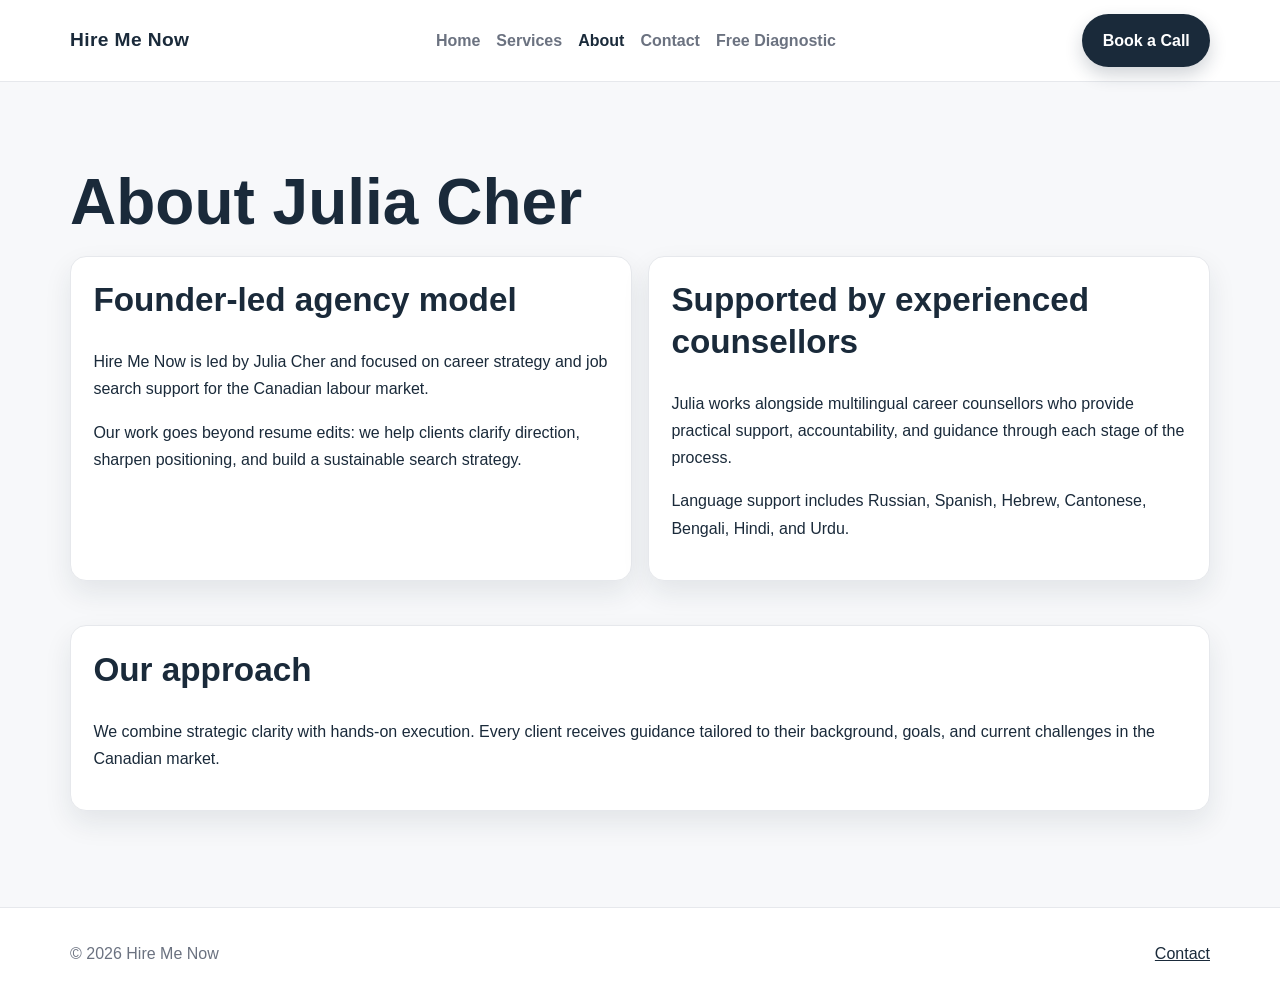
==== commit 762aa7ec: "Merge pull request #6 from juliarus768-cyber/codex/access-github-repository-claude-try-2 Add Free AI" ====
--- a/about.html
+++ b/about.html
@@ -1,25 +1,59 @@
 <!doctype html>
-<html lang="en"><head><meta charset="utf-8" /><meta name="viewport" content="width=device-width, initial-scale=1" />
-<title>About Julia Cher | Certified Resume Strategist | Hire Me Now</title>
-<meta name="description" content="Meet Julia Cher, Certified Resume Strategist and founder of Hire Me Now, offering Canadian career strategy and job search support." />
-<meta name="robots" content="index, follow" /><meta property="og:title" content="About Julia Cher | Certified Resume Strategist | Hire Me Now" />
-<meta property="og:description" content="Founder-led Canadian career strategy support with multilingual counsellor team support." /><meta property="og:type" content="website" />
-<meta property="og:url" content="https://juliarus768-cyber.github.io/hmn-careers-site/about.html" /><meta property="og:image" content="https://juliarus768-cyber.github.io/hmn-careers-site/og-image-placeholder.jpg" />
-<link rel="canonical" href="about.html" />
-<link rel="preconnect" href="https://fonts.googleapis.com" /><link rel="preconnect" href="https://fonts.gstatic.com" crossorigin />
-<link href="https://fonts.googleapis.com/css2?family=Inter:wght@400;500;600;700;800&family=Playfair+Display:wght@600;700&display=swap" rel="stylesheet" />
-<link rel="stylesheet" href="https://cdnjs.cloudflare.com/ajax/libs/font-awesome/6.5.2/css/all.min.css" integrity="sha512-SnH5WK+bZxgPHs44uWix+LLJAJ9/2PkPKZ5QiAj6Ta86w+fsb2TkR4j8yYko7J0z6qf4vWm2fVYB8gN3x0PzYQ==" crossorigin="anonymous" referrerpolicy="no-referrer" />
-<link rel="stylesheet" href="styles.css" />
-<script type="application/ld+json">{"@context":"https://schema.org","@type":"BreadcrumbList","itemListElement":[{"@type":"ListItem","position":1,"name":"Home","item":"https://juliarus768-cyber.github.io/hmn-careers-site/index.html"},{"@type":"ListItem","position":2,"name":"About","item":"https://juliarus768-cyber.github.io/hmn-careers-site/about.html"}]}</script>
-</head><body>
-<header class="site-header"><div class="container nav-wrap" id="topNav"><a class="logo" href="index.html">Hire Me Now</a><button class="nav-toggle" id="navToggle"><i class="fa-solid fa-bars"></i></button><nav class="nav-center"><a href="index.html">Home</a><a href="services.html">Services</a><a href="about.html" aria-current="page">About</a><a href="contact.html">Contact</a></nav><a class="btn btn-primary nav-cta" href="contact.html">Book a Call</a></div></header>
-<main>
-<section class="hero section"><div class="container"><h1>About Julia Cher and Hire Me Now</h1><p class="lead">Founder-led career strategy support with a team-based approach.</p></div></section>
-<section class="section"><div class="container grid grid-2"><div class="avatar-xl" role="img" aria-label="Julia Cher photo placeholder"></div><article class="card"><p>Julia Cher is a Certified Resume Strategist with over 15 years of experience in employment services, career counselling, resume writing, and job search strategy. She has supported newcomers, students, career changers, professionals, youth, and clients navigating barriers to employment.</p><p>Julia’s approach is practical and market-informed. She helps clients understand how their background is perceived, which roles make sense, and how to communicate their value clearly in the Canadian labour market.</p><div class="badges"><span class="badge">Certified Resume Strategist</span><span class="badge">15+ Years Experience</span><span class="badge">Career Counselling Background</span><span class="badge">Canadian Labour Market Guidance</span><span class="badge">Multilingual Team</span></div></article></div></section>
-<section class="section section-soft"><div class="container"><h2>Experienced Counsellors. Clear Support.</h2><p>Hire Me Now operates as a founder-led agency. Julia leads the strategy and client direction, while experienced counsellors support resume development, applications, interview preparation, and multilingual communication.</p><div class="grid grid-3"><article class="card"><div class="avatar" role="img" aria-label="Team placeholder"></div><h3>Career Counsellor</h3><p>Languages: Spanish, Hindi, Urdu</p></article><article class="card"><div class="avatar" role="img" aria-label="Team placeholder"></div><h3>Career Counsellor</h3><p>Languages: Russian, Hebrew</p></article><article class="card"><div class="avatar" role="img" aria-label="Team placeholder"></div><h3>Career Counsellor</h3><p>Languages: Cantonese, Bengali</p></article></div></div></section>
-<section class="section"><div class="container"><h2>Values</h2><div class="grid grid-3"><article class="card"><h3>Clarity</h3><p>We help clients understand their direction, target roles, and next steps.</p></article><article class="card"><h3>Strategy</h3><p>We connect career goals with practical job search actions.</p></article><article class="card"><h3>Practical Support</h3><p>We focus on documents, applications, interviews, and execution.</p></article></div></div></section>
-<section class="section section-soft"><div class="container"><h2>Language support</h2><div class="lang-badges"><span class="badge">Russian</span><span class="badge">Spanish</span><span class="badge">Hebrew</span><span class="badge">Cantonese</span><span class="badge">Bengali</span><span class="badge">Hindi</span><span class="badge">Urdu</span></div></div></section>
-</main>
-<footer class="footer"><div class="container footer-grid"><section><h3>Hire Me Now</h3><p>Career Strategy and Job Search Support for the Canadian Labour Market</p></section><section><p><a href="index.html">Home</a></p><p><a href="services.html">Services</a></p><p><a href="contact.html">Contact</a></p></section><section><p><a href="mailto:hire.me.now.resumes@gmail.com">hire.me.now.resumes@gmail.com</a></p><p>© 2026 Hire Me Now</p></section></div></footer>
-<script>const t=document.getElementById('navToggle'),n=document.getElementById('topNav');t&&t.addEventListener('click',()=>n.classList.toggle('open'));</script>
-</body></html>
+<html lang="en">
+<head>
+  <meta charset="utf-8" />
+  <meta name="viewport" content="width=device-width, initial-scale=1" />
+  <meta name="theme-color" content="#1A2A3A" />
+  <meta name="description" content="About Julia Cher and the founder-led agency model at Hire Me Now." />
+  <title>About | Hire Me Now</title>
+  <link rel="stylesheet" href="style.css" />
+</head>
+<body>
+  <header class="site-header">
+    <div class="container nav-wrap">
+      <a class="brand" href="index.html">Hire Me Now</a>
+      <nav aria-label="Primary navigation" class="site-nav">
+        <a href="index.html">Home</a>
+        <a href="services.html">Services</a>
+        <a href="about.html" aria-current="page">About</a>
+        <a href="contact.html">Contact</a>
+        <a href="index.html#free-diagnostic">Free Diagnostic</a>
+      </nav>
+      <a class="btn btn-primary nav-cta" href="contact.html">Book a Call</a>
+    </div>
+  </header>
+
+  <main class="section">
+    <div class="container">
+      <h1>About Julia Cher</h1>
+      <div class="grid two">
+        <article class="card">
+          <h2>Founder-led agency model</h2>
+          <p>Hire Me Now is led by Julia Cher and focused on career strategy and job search support for the Canadian labour market.</p>
+          <p>Our work goes beyond resume edits: we help clients clarify direction, sharpen positioning, and build a sustainable search strategy.</p>
+        </article>
+
+        <article class="card">
+          <h2>Supported by experienced counsellors</h2>
+          <p>Julia works alongside multilingual career counsellors who provide practical support, accountability, and guidance through each stage of the process.</p>
+          <p>Language support includes Russian, Spanish, Hebrew, Cantonese, Bengali, Hindi, and Urdu.</p>
+        </article>
+      </div>
+
+      <section class="section-tight">
+        <div class="card">
+          <h2>Our approach</h2>
+          <p>We combine strategic clarity with hands-on execution. Every client receives guidance tailored to their background, goals, and current challenges in the Canadian market.</p>
+        </div>
+      </section>
+    </div>
+  </main>
+
+  <footer class="site-footer">
+    <div class="container footer-wrap">
+      <p>© 2026 Hire Me Now</p>
+      <p><a href="contact.html">Contact</a></p>
+    </div>
+  </footer>
+</body>
+</html>
--- a/style.css
+++ b/style.css
@@ -0,0 +1,355 @@
+:root {
+  --navy: #1A2A3A;
+  --gold: #C5A46D;
+  --gray: #6B7280;
+  --white: #FFFFFF;
+  --bg: #F7F8FA;
+  --border: #E6E8EC;
+  --shadow: 0 12px 28px rgba(26, 42, 58, 0.09);
+  --radius: 16px;
+}
+
+* { box-sizing: border-box; }
+
+html, body {
+  margin: 0;
+  padding: 0;
+}
+
+body {
+  font-family: Inter, "Segoe UI", Roboto, Arial, sans-serif;
+  color: var(--navy);
+  background: var(--bg);
+  line-height: 1.7;
+}
+
+.container {
+  width: min(1140px, 92%);
+  margin: 0 auto;
+}
+
+.section {
+  padding: 5rem 0;
+}
+
+.section-tight {
+  padding: 2.75rem 0 1rem;
+}
+
+.bg-light {
+  background: var(--bg);
+}
+
+.site-header {
+  position: sticky;
+  top: 0;
+  z-index: 100;
+  background: rgba(255, 255, 255, 0.95);
+  border-bottom: 1px solid var(--border);
+  backdrop-filter: blur(4px);
+}
+
+.nav-wrap {
+  display: flex;
+  align-items: center;
+  gap: 1rem;
+  justify-content: space-between;
+  padding: 0.9rem 0;
+}
+
+.brand {
+  text-decoration: none;
+  color: var(--navy);
+  font-weight: 800;
+  font-size: 1.2rem;
+  letter-spacing: 0.02em;
+}
+
+.site-nav {
+  display: flex;
+  flex-wrap: wrap;
+  gap: 1rem;
+}
+
+.site-nav a {
+  text-decoration: none;
+  color: var(--gray);
+  font-weight: 600;
+}
+
+.site-nav a[aria-current="page"],
+.site-nav a:hover {
+  color: var(--navy);
+}
+
+.hero {
+  background: radial-gradient(circle at top right, #edf2f7, #ffffff 55%);
+  padding-top: 6rem;
+}
+
+.hero-grid {
+  display: grid;
+  gap: 1.5rem;
+  grid-template-columns: 1.3fr 1fr;
+  align-items: center;
+}
+
+.eyebrow {
+  color: var(--gold);
+  font-weight: 700;
+  font-size: 0.82rem;
+  letter-spacing: 0.08em;
+  text-transform: uppercase;
+}
+
+h1 {
+  margin: 0.25rem 0 1rem;
+  line-height: 1.15;
+  font-size: clamp(2.2rem, 5vw, 4rem);
+}
+
+h2 {
+  font-size: clamp(1.45rem, 2.6vw, 2.2rem);
+  line-height: 1.25;
+  margin-top: 0;
+}
+
+h3 {
+  margin-top: 0;
+  line-height: 1.3;
+}
+
+.lead {
+  color: var(--gray);
+  font-size: 1.1rem;
+  max-width: 64ch;
+}
+
+.actions {
+  display: flex;
+  gap: 0.8rem;
+  flex-wrap: wrap;
+  margin-top: 1.4rem;
+}
+
+.actions.center {
+  justify-content: center;
+}
+
+.btn {
+  display: inline-block;
+  text-decoration: none;
+  border-radius: 999px;
+  padding: 0.72rem 1.2rem;
+  font-weight: 700;
+  border: 1px solid transparent;
+  transition: transform 0.2s ease, box-shadow 0.2s ease;
+}
+
+.btn:hover {
+  transform: translateY(-1px);
+}
+
+.btn-primary {
+  background: var(--navy);
+  color: var(--white);
+  box-shadow: 0 8px 18px rgba(26, 42, 58, 0.2);
+}
+
+.btn-outline {
+  background: var(--white);
+  color: var(--navy);
+  border-color: var(--navy);
+}
+
+.nav-cta {
+  white-space: nowrap;
+}
+
+.trust-bar {
+  background: var(--navy);
+  color: var(--white);
+  border-top: 1px solid rgba(255, 255, 255, 0.08);
+  border-bottom: 1px solid rgba(255, 255, 255, 0.08);
+}
+
+.trust-grid {
+  display: grid;
+  grid-template-columns: repeat(4, minmax(0, 1fr));
+  gap: 1rem;
+  padding: 1rem 0;
+}
+
+.trust-grid p {
+  margin: 0;
+  text-align: center;
+  font-size: 0.96rem;
+}
+
+.grid {
+  display: grid;
+  gap: 1rem;
+}
+
+.grid.two { grid-template-columns: repeat(2, minmax(0, 1fr)); }
+.grid.three { grid-template-columns: repeat(3, minmax(0, 1fr)); }
+.grid.four { grid-template-columns: repeat(4, minmax(0, 1fr)); }
+
+.card {
+  background: var(--white);
+  border: 1px solid var(--border);
+  border-radius: var(--radius);
+  padding: 1.4rem;
+  box-shadow: var(--shadow);
+}
+
+.hero-panel {
+  border-top: 4px solid var(--gold);
+}
+
+.step span {
+  display: inline-grid;
+  place-items: center;
+  width: 2rem;
+  height: 2rem;
+  border-radius: 50%;
+  margin-bottom: 0.75rem;
+  background: var(--navy);
+  color: var(--white);
+  font-weight: 800;
+}
+
+.list {
+  margin: 0;
+  padding-left: 1.15rem;
+}
+
+.section-head {
+  display: flex;
+  align-items: end;
+  justify-content: space-between;
+  gap: 1rem;
+  margin-bottom: 1rem;
+}
+
+.price {
+  color: var(--gold);
+  font-size: 1.35rem;
+  font-weight: 800;
+  margin: 0.25rem 0 0.6rem;
+}
+
+.price-card.featured {
+  border-top: 4px solid var(--gold);
+}
+
+.text-link {
+  font-weight: 700;
+  color: var(--navy);
+}
+
+.feature-block {
+  max-width: 860px;
+}
+
+.final-cta {
+  padding-top: 2rem;
+}
+
+.cta-card {
+  text-align: center;
+  border-top: 4px solid var(--gold);
+}
+
+.site-footer {
+  border-top: 1px solid var(--border);
+  background: #fff;
+  padding: 1rem 0;
+}
+
+.footer-wrap {
+  display: flex;
+  justify-content: space-between;
+  gap: 1rem;
+  align-items: center;
+  color: var(--gray);
+}
+
+a {
+  color: var(--navy);
+}
+
+:focus-visible {
+  outline: 3px solid var(--gold);
+  outline-offset: 2px;
+}
+
+@media (max-width: 1080px) {
+  .hero-grid,
+  .grid.four,
+  .grid.three,
+  .grid.two,
+  .trust-grid {
+    grid-template-columns: 1fr;
+  }
+
+  .hero {
+    padding-top: 4rem;
+  }
+
+  .section {
+    padding: 3.5rem 0;
+  }
+
+  .section-head {
+    align-items: flex-start;
+    flex-direction: column;
+  }
+}
+
+@media (max-width: 760px) {
+  .nav-wrap,
+  .footer-wrap {
+    flex-direction: column;
+    align-items: flex-start;
+  }
+
+  .nav-cta {
+    width: 100%;
+    text-align: center;
+  }
+}
+
+.diagnostic-section {
+  background: linear-gradient(180deg, #f2f5f9 0%, #f8fafc 100%);
+}
+
+.diagnostic-card {
+  border-top: 4px solid var(--gold);
+  max-width: 920px;
+  margin: 0 auto;
+  padding: 2rem;
+}
+
+.diagnostic-card h3 {
+  margin-bottom: 0.5rem;
+}
+
+.diagnostic-list {
+  margin-bottom: 1.5rem;
+}
+
+.diagnostic-disclaimer {
+  border: 1px solid #d7dde5;
+  background: #f8fafc;
+  border-left: 4px solid var(--navy);
+  border-radius: 12px;
+  padding: 1rem 1.1rem;
+  color: #334155;
+}
+
+@media (max-width: 760px) {
+  .diagnostic-card {
+    padding: 1.4rem;
+  }
+}
